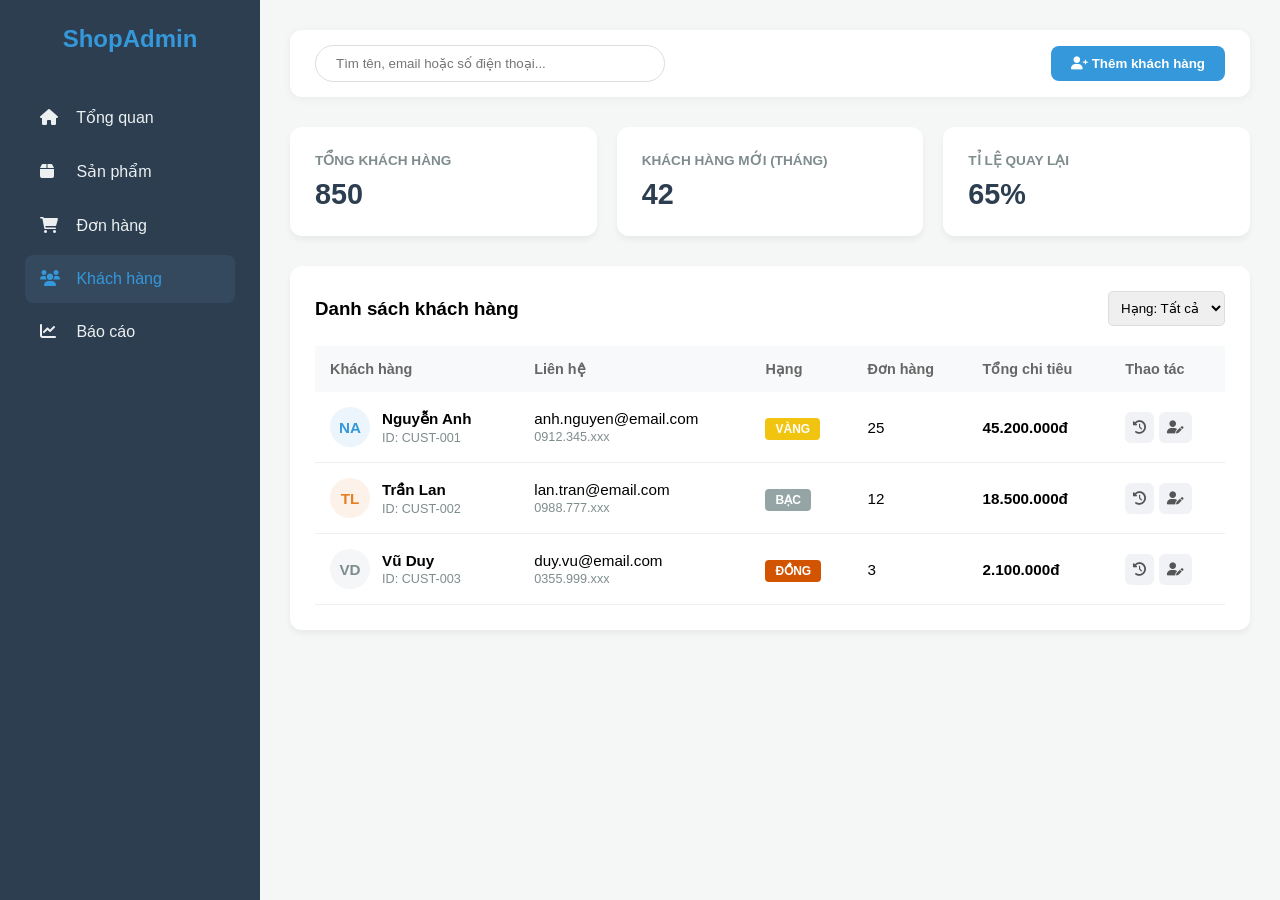
==== app/customers/index.html @ a20e47be "Project Js" ====
<!DOCTYPE html>
<html lang="vi">
<head>
    <meta charset="UTF-8">
    <meta name="viewport" content="width=device-width, initial-scale=1.0">
    <title>Quản Lý Khách Hàng | ShopAdmin</title>
    <link rel="stylesheet" href="https://cdnjs.cloudflare.com/ajax/libs/font-awesome/6.0.0/css/all.min.css">
    <style>
        :root {
            --primary-color: #3498db;
            --dark-color: #2c3e50;
            --bg-color: #f4f7f6;
            --gold: #f1c40f;
            --silver: #95a5a6;
            --bronze: #d35400;
        }

        * { margin: 0; padding: 0; box-sizing: border-box; font-family: 'Segoe UI', sans-serif; }
        body { background-color: var(--bg-color); }

        .container { display: flex; min-height: 100vh; }

        /* Sidebar */
        .sidebar { width: 260px; background: var(--dark-color); color: white; padding: 25px; position: sticky; top: 0; height: 100vh; }
        .sidebar h2 { margin-bottom: 40px; text-align: center; color: var(--primary-color); }
        .sidebar ul { list-style: none; }
        .sidebar ul li { padding: 15px; cursor: pointer; border-radius: 8px; margin-bottom: 5px; color: #ecf0f1; transition: 0.3s; }
        .sidebar ul li:hover, .sidebar ul li.active { background: #34495e; color: var(--primary-color); }
        .sidebar ul li i { margin-right: 12px; width: 20px; }

        /* Main Content */
        .main-content { flex: 1; padding: 30px; }

        header {
            display: flex; justify-content: space-between; align-items: center;
            background: white; padding: 15px 25px; border-radius: 12px; margin-bottom: 30px;
            box-shadow: 0 2px 10px rgba(0,0,0,0.05);
        }

        .search-bar input { padding: 10px 20px; width: 350px; border: 1px solid #ddd; border-radius: 25px; outline: none; }

        /* Stats Cards */
        .stats { display: grid; grid-template-columns: repeat(3, 1fr); gap: 20px; margin-bottom: 30px; }
        .card { background: white; padding: 25px; border-radius: 12px; box-shadow: 0 4px 6px rgba(0,0,0,0.05); }
        .card h3 { font-size: 0.85rem; color: #7f8c8d; text-transform: uppercase; margin-bottom: 10px; }
        .card p { font-size: 1.8rem; font-weight: bold; color: var(--dark-color); }

        /* Table Area */
        .table-container { background: white; padding: 25px; border-radius: 12px; box-shadow: 0 4px 6px rgba(0,0,0,0.05); }
        .table-header { display: flex; justify-content: space-between; align-items: center; margin-bottom: 20px; }
        table { width: 100%; border-collapse: collapse; }
        th { text-align: left; padding: 15px; background: #f8f9fa; color: #666; font-size: 0.9rem; }
        td { padding: 15px; border-bottom: 1px solid #eee; font-size: 0.95rem; }

        /* Customer Avatar & Info */
        .cust-info { display: flex; align-items: center; gap: 12px; }
        .avatar { width: 40px; height: 40px; border-radius: 50%; background: #eee; display: flex; align-items: center; justify-content: center; font-weight: bold; color: #7f8c8d; }

        /* Tier Badges */
        .tier { padding: 4px 10px; border-radius: 4px; font-size: 0.75rem; font-weight: bold; color: white; }
        .tier.gold { background: var(--gold); }
        .tier.silver { background: var(--silver); }
        .tier.bronze { background: var(--bronze); }

        /* Buttons */
        .btn-add { background: var(--primary-color); color: white; border: none; padding: 10px 20px; border-radius: 8px; cursor: pointer; font-weight: 600; }
        .btn-action { border: none; background: #f0f2f5; padding: 8px; border-radius: 6px; cursor: pointer; color: #555; }
        .btn-action:hover { background: #e0e0e0; }

        small { color: #7f8c8d; }
    </style>
</head>
<body>

<div class="container">
    <aside class="sidebar">
        <h2>ShopAdmin</h2>
        <ul>
            <li><i class="fas fa-home"></i> Tổng quan</li>
            <li><i class="fas fa-box"></i> Sản phẩm</li>
            <li><i class="fas fa-shopping-cart"></i> Đơn hàng</li>
            <li class="active"><i class="fas fa-users"></i> Khách hàng</li>
            <li><i class="fas fa-chart-line"></i> Báo cáo</li>
        </ul>
    </aside>

    <main class="main-content">
        <header>
            <div class="search-bar">
                <input type="text" placeholder="Tìm tên, email hoặc số điện thoại...">
            </div>
            <button class="btn-add"><i class="fas fa-user-plus"></i> Thêm khách hàng</button>
        </header>

        <section class="stats">
            <div class="card">
                <h3>Tổng khách hàng</h3>
                <p>850</p>
            </div>
            <div class="card">
                <h3>Khách hàng mới (Tháng)</h3>
                <p>42</p>
            </div>
            <div class="card">
                <h3>Tỉ lệ quay lại</h3>
                <p>65%</p>
            </div>
        </section>

        <section class="table-container">
            <div class="table-header">
                <h3>Danh sách khách hàng</h3>
                <select style="padding: 8px; border-radius: 5px; border: 1px solid #ddd;">
                    <option>Hạng: Tất cả</option>
                    <option>Hạng: Vàng</option>
                    <option>Hạng: Bạc</option>
                </select>
            </div>
            <table>
                <thead>
                <tr>
                    <th>Khách hàng</th>
                    <th>Liên hệ</th>
                    <th>Hạng</th>
                    <th>Đơn hàng</th>
                    <th>Tổng chi tiêu</th>
                    <th>Thao tác</th>
                </tr>
                </thead>
                <tbody>
                <tr>
                    <td>
                        <div class="cust-info">
                            <div class="avatar" style="background: #ebf5fb; color: #3498db;">NA</div>
                            <div>
                                <strong>Nguyễn Anh</strong><br>
                                <small>ID: CUST-001</small>
                            </div>
                        </div>
                    </td>
                    <td>anh.nguyen@email.com<br><small>0912.345.xxx</small></td>
                    <td><span class="tier gold">VÀNG</span></td>
                    <td>25</td>
                    <td><strong>45.200.000đ</strong></td>
                    <td>
                        <button class="btn-action" title="Lịch sử mua hàng"><i class="fas fa-history"></i></button>
                        <button class="btn-action" title="Sửa"><i class="fas fa-user-edit"></i></button>
                    </td>
                </tr>
                <tr>
                    <td>
                        <div class="cust-info">
                            <div class="avatar" style="background: #fdf2e9; color: #e67e22;">TL</div>
                            <div>
                                <strong>Trần Lan</strong><br>
                                <small>ID: CUST-002</small>
                            </div>
                        </div>
                    </td>
                    <td>lan.tran@email.com<br><small>0988.777.xxx</small></td>
                    <td><span class="tier silver">BẠC</span></td>
                    <td>12</td>
                    <td><strong>18.500.000đ</strong></td>
                    <td>
                        <button class="btn-action" title="Lịch sử mua hàng"><i class="fas fa-history"></i></button>
                        <button class="btn-action" title="Sửa"><i class="fas fa-user-edit"></i></button>
                    </td>
                </tr>
                <tr>
                    <td>
                        <div class="cust-info">
                            <div class="avatar" style="background: #f4f6f7; color: #7f8c8d;">VD</div>
                            <div>
                                <strong>Vũ Duy</strong><br>
                                <small>ID: CUST-003</small>
                            </div>
                        </div>
                    </td>
                    <td>duy.vu@email.com<br><small>0355.999.xxx</small></td>
                    <td><span class="tier bronze">ĐỒNG</span></td>
                    <td>3</td>
                    <td><strong>2.100.000đ</strong></td>
                    <td>
                        <button class="btn-action" title="Lịch sử mua hàng"><i class="fas fa-history"></i></button>
                        <button class="btn-action" title="Sửa"><i class="fas fa-user-edit"></i></button>
                    </td>
                </tr>
                </tbody>
            </table>
        </section>
    </main>
</div>

</body>
</html>
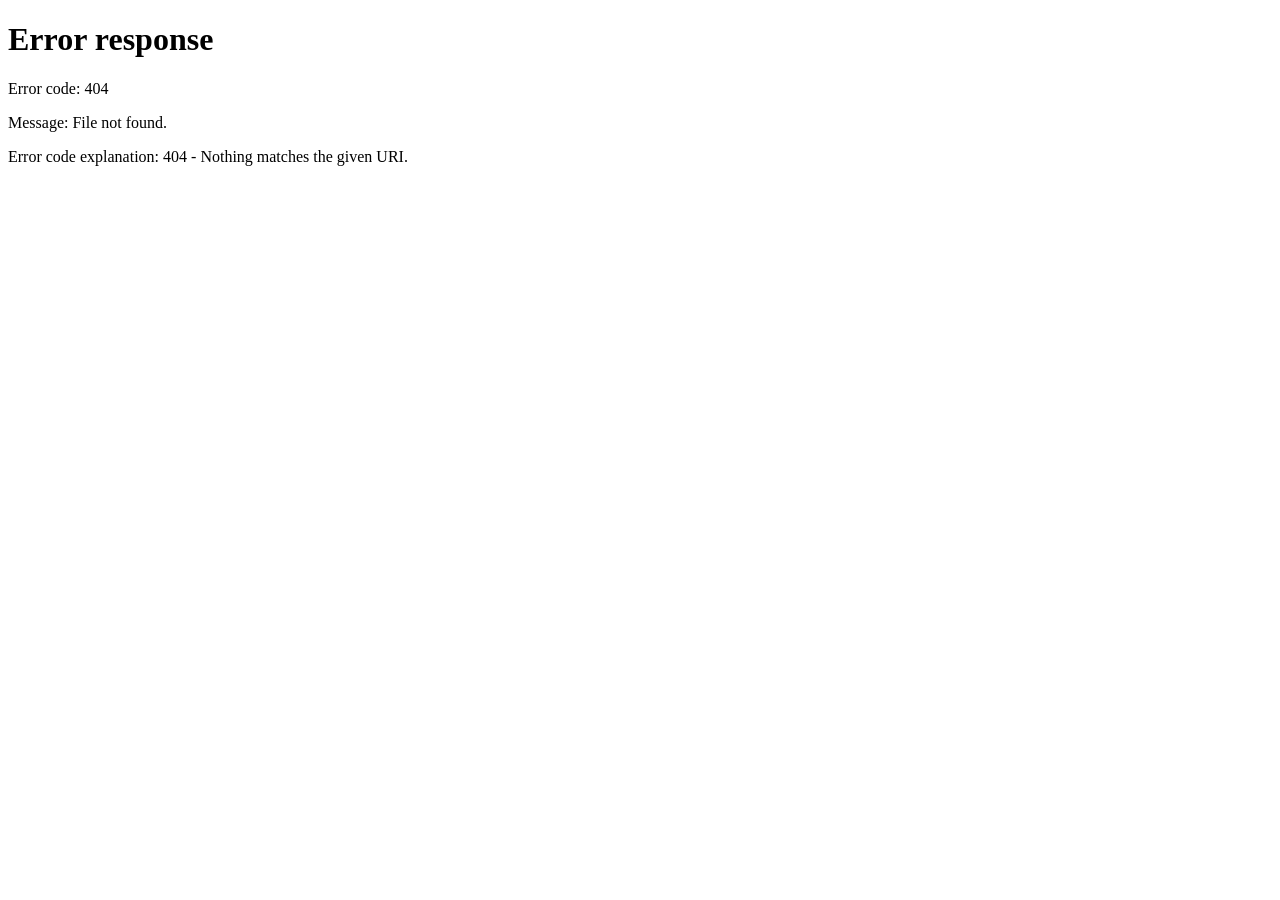
==== commit 7f649b3c: "add API integration and DOM for core modules - Add API and DOM logic for dashboard, orders, and cust" ====
--- a/app/customers/index.html
+++ b/app/customers/index.html
@@ -4,192 +4,87 @@
     <meta charset="UTF-8">
     <meta name="viewport" content="width=device-width, initial-scale=1.0">
     <title>Quản Lý Khách Hàng | ShopAdmin</title>
+    <link rel="stylesheet" href="../style.css">
     <link rel="stylesheet" href="https://cdnjs.cloudflare.com/ajax/libs/font-awesome/6.0.0/css/all.min.css">
     <style>
-        :root {
-            --primary-color: #3498db;
-            --dark-color: #2c3e50;
-            --bg-color: #f4f7f6;
-            --gold: #f1c40f;
-            --silver: #95a5a6;
-            --bronze: #d35400;
-        }
-
+        :root { --primary-color: #3498db; --dark-color: #2c3e50; --bg-color: #f4f7f6; --gold: #f1c40f; --silver: #95a5a6; --bronze: #d35400; }
         * { margin: 0; padding: 0; box-sizing: border-box; font-family: 'Segoe UI', sans-serif; }
         body { background-color: var(--bg-color); }
-
         .container { display: flex; min-height: 100vh; }
 
-        /* Sidebar */
-        .sidebar { width: 260px; background: var(--dark-color); color: white; padding: 25px; position: sticky; top: 0; height: 100vh; }
-        .sidebar h2 { margin-bottom: 40px; text-align: center; color: var(--primary-color); }
-        .sidebar ul { list-style: none; }
-        .sidebar ul li { padding: 15px; cursor: pointer; border-radius: 8px; margin-bottom: 5px; color: #ecf0f1; transition: 0.3s; }
-        .sidebar ul li:hover, .sidebar ul li.active { background: #34495e; color: var(--primary-color); }
-        .sidebar ul li i { margin-right: 12px; width: 20px; }
-
-        /* Main Content */
         .main-content { flex: 1; padding: 30px; }
-
-        header {
-            display: flex; justify-content: space-between; align-items: center;
-            background: white; padding: 15px 25px; border-radius: 12px; margin-bottom: 30px;
-            box-shadow: 0 2px 10px rgba(0,0,0,0.05);
-        }
-
+        header { display: flex; justify-content: space-between; align-items: center; background: white; padding: 15px 25px; border-radius: 12px; margin-bottom: 30px; box-shadow: 0 2px 10px rgba(0,0,0,0.05); }
         .search-bar input { padding: 10px 20px; width: 350px; border: 1px solid #ddd; border-radius: 25px; outline: none; }
 
-        /* Stats Cards */
-        .stats { display: grid; grid-template-columns: repeat(3, 1fr); gap: 20px; margin-bottom: 30px; }
+
         .card { background: white; padding: 25px; border-radius: 12px; box-shadow: 0 4px 6px rgba(0,0,0,0.05); }
         .card h3 { font-size: 0.85rem; color: #7f8c8d; text-transform: uppercase; margin-bottom: 10px; }
         .card p { font-size: 1.8rem; font-weight: bold; color: var(--dark-color); }
 
-        /* Table Area */
         .table-container { background: white; padding: 25px; border-radius: 12px; box-shadow: 0 4px 6px rgba(0,0,0,0.05); }
         .table-header { display: flex; justify-content: space-between; align-items: center; margin-bottom: 20px; }
         table { width: 100%; border-collapse: collapse; }
         th { text-align: left; padding: 15px; background: #f8f9fa; color: #666; font-size: 0.9rem; }
         td { padding: 15px; border-bottom: 1px solid #eee; font-size: 0.95rem; }
 
-        /* Customer Avatar & Info */
-        .cust-info { display: flex; align-items: center; gap: 12px; }
-        .avatar { width: 40px; height: 40px; border-radius: 50%; background: #eee; display: flex; align-items: center; justify-content: center; font-weight: bold; color: #7f8c8d; }
-
-        /* Tier Badges */
-        .tier { padding: 4px 10px; border-radius: 4px; font-size: 0.75rem; font-weight: bold; color: white; }
-        .tier.gold { background: var(--gold); }
-        .tier.silver { background: var(--silver); }
-        .tier.bronze { background: var(--bronze); }
-
-        /* Buttons */
         .btn-add { background: var(--primary-color); color: white; border: none; padding: 10px 20px; border-radius: 8px; cursor: pointer; font-weight: 600; }
-        .btn-action { border: none; background: #f0f2f5; padding: 8px; border-radius: 6px; cursor: pointer; color: #555; }
-        .btn-action:hover { background: #e0e0e0; }
-
         small { color: #7f8c8d; }
     </style>
 </head>
 <body>
 
 <div class="container">
-    <aside class="sidebar">
-        <h2>ShopAdmin</h2>
-        <ul>
-            <li><i class="fas fa-home"></i> Tổng quan</li>
-            <li><i class="fas fa-box"></i> Sản phẩm</li>
-            <li><i class="fas fa-shopping-cart"></i> Đơn hàng</li>
-            <li class="active"><i class="fas fa-users"></i> Khách hàng</li>
-            <li><i class="fas fa-chart-line"></i> Báo cáo</li>
-        </ul>
-    </aside>
+    <aside class="sidebar" id="sidebar-container"></aside>
 
     <main class="main-content">
         <header>
             <div class="search-bar">
-                <input type="text" placeholder="Tìm tên, email hoặc số điện thoại...">
+                <input type="text" id="searchCustomer" placeholder="Tìm tên, email hoặc số điện thoại...">
             </div>
             <button class="btn-add"><i class="fas fa-user-plus"></i> Thêm khách hàng</button>
         </header>
 
-        <section class="stats">
-            <div class="card">
-                <h3>Tổng khách hàng</h3>
-                <p>850</p>
-            </div>
-            <div class="card">
-                <h3>Khách hàng mới (Tháng)</h3>
-                <p>42</p>
-            </div>
-            <div class="card">
-                <h3>Tỉ lệ quay lại</h3>
-                <p>65%</p>
-            </div>
-        </section>
+        <section class="stats" id="summary-container"></section>
 
         <section class="table-container">
             <div class="table-header">
                 <h3>Danh sách khách hàng</h3>
-                <select style="padding: 8px; border-radius: 5px; border: 1px solid #ddd;">
-                    <option>Hạng: Tất cả</option>
-                    <option>Hạng: Vàng</option>
-                    <option>Hạng: Bạc</option>
+                <select id="rankFilter" style="padding: 8px; border-radius: 5px; border: 1px solid #ddd; outline: none; cursor: pointer;">
+                    <option value="ALL">Hạng: Tất cả</option>
+                    <option value="GOLD">Hạng: Vàng</option>
+                    <option value="SILVER">Hạng: Bạc</option>
+                    <option value="BRONZE">Hạng: Đồng</option>
                 </select>
             </div>
-            <table>
-                <thead>
-                <tr>
-                    <th>Khách hàng</th>
-                    <th>Liên hệ</th>
-                    <th>Hạng</th>
-                    <th>Đơn hàng</th>
-                    <th>Tổng chi tiêu</th>
-                    <th>Thao tác</th>
-                </tr>
-                </thead>
-                <tbody>
-                <tr>
-                    <td>
-                        <div class="cust-info">
-                            <div class="avatar" style="background: #ebf5fb; color: #3498db;">NA</div>
-                            <div>
-                                <strong>Nguyễn Anh</strong><br>
-                                <small>ID: CUST-001</small>
-                            </div>
-                        </div>
-                    </td>
-                    <td>anh.nguyen@email.com<br><small>0912.345.xxx</small></td>
-                    <td><span class="tier gold">VÀNG</span></td>
-                    <td>25</td>
-                    <td><strong>45.200.000đ</strong></td>
-                    <td>
-                        <button class="btn-action" title="Lịch sử mua hàng"><i class="fas fa-history"></i></button>
-                        <button class="btn-action" title="Sửa"><i class="fas fa-user-edit"></i></button>
-                    </td>
-                </tr>
-                <tr>
-                    <td>
-                        <div class="cust-info">
-                            <div class="avatar" style="background: #fdf2e9; color: #e67e22;">TL</div>
-                            <div>
-                                <strong>Trần Lan</strong><br>
-                                <small>ID: CUST-002</small>
-                            </div>
-                        </div>
-                    </td>
-                    <td>lan.tran@email.com<br><small>0988.777.xxx</small></td>
-                    <td><span class="tier silver">BẠC</span></td>
-                    <td>12</td>
-                    <td><strong>18.500.000đ</strong></td>
-                    <td>
-                        <button class="btn-action" title="Lịch sử mua hàng"><i class="fas fa-history"></i></button>
-                        <button class="btn-action" title="Sửa"><i class="fas fa-user-edit"></i></button>
-                    </td>
-                </tr>
-                <tr>
-                    <td>
-                        <div class="cust-info">
-                            <div class="avatar" style="background: #f4f6f7; color: #7f8c8d;">VD</div>
-                            <div>
-                                <strong>Vũ Duy</strong><br>
-                                <small>ID: CUST-003</small>
-                            </div>
-                        </div>
-                    </td>
-                    <td>duy.vu@email.com<br><small>0355.999.xxx</small></td>
-                    <td><span class="tier bronze">ĐỒNG</span></td>
-                    <td>3</td>
-                    <td><strong>2.100.000đ</strong></td>
-                    <td>
-                        <button class="btn-action" title="Lịch sử mua hàng"><i class="fas fa-history"></i></button>
-                        <button class="btn-action" title="Sửa"><i class="fas fa-user-edit"></i></button>
-                    </td>
-                </tr>
-                </tbody>
-            </table>
+
+            <div id="table-container"></div>
         </section>
     </main>
 </div>
 
+<div id="customerModal" style="display: none; position: fixed; top: 0; left: 0; width: 100%; height: 100%; background: rgba(0,0,0,0.5); z-index: 1000; align-items: center; justify-content: center; backdrop-filter: blur(2px);">
+    <div style="background: white; padding: 25px; border-radius: 12px; width: 350px; box-shadow: 0 10px 25px rgba(0,0,0,0.2); animation: fadeIn 0.3s ease;">
+        <h3 style="margin-bottom: 15px; color: #2c3e50; border-bottom: 1px solid #eee; padding-bottom: 10px;">
+            Cập nhật Hạng Khách hàng
+        </h3>
+
+        <input type="hidden" id="editCustId">
+
+        <label style="display: block; margin-bottom: 8px; font-size: 0.9rem; color: #666; font-weight: bold;">Chọn hạng mới:</label>
+        <select id="editCustRank" style="width: 100%; padding: 12px; margin-bottom: 25px; border: 1px solid #ddd; border-radius: 8px; outline: none; font-size: 1rem; cursor: pointer;">
+            <option value="BRONZE">Hạng Đồng</option>
+            <option value="SILVER">Hạng Bạc</option>
+            <option value="GOLD">Hạng Vàng</option>
+        </select>
+
+        <div style="display: flex; justify-content: flex-end; gap: 10px;">
+            <button onclick="closeCustomerModal()" style="padding: 10px 20px; border: none; background: #f0f2f5; border-radius: 8px; cursor: pointer; color: #555; font-weight: bold;">Hủy</button>
+            <button onclick="saveCustomerRank()" style="padding: 10px 20px; border: none; background: #3498db; color: white; border-radius: 8px; cursor: pointer; font-weight: bold;">Lưu</button>
+        </div>
+    </div>
+</div>
+
+<script type="module" src="../js/customer.js"></script>
+
 </body>
 </html>
--- a/app/style.css
+++ b/app/style.css
@@ -0,0 +1,156 @@
+:root {
+    --primary-color: #3498db;
+    --dark-color: #2c3e50;
+    --bg-color: #f4f7f6;
+    --success: #27ae60;
+    --danger: #e74c3c;
+    --warning: #f1c40f;
+}
+
+* { margin: 0; padding: 0; box-sizing: border-box; font-family: 'Segoe UI', sans-serif; }
+body { background-color: var(--bg-color); }
+
+
+.container { display: flex; min-height: 100vh; }
+
+.main-content { flex: 1; padding: 30px; }
+
+
+.sidebar {
+    width: 260px;
+    background: var(--dark-color);
+    color: white;
+    padding: 25px;
+    position: sticky;
+    top: 0;
+    height: 100vh;
+    transition: 0.3s;
+}
+
+.sidebar h2 {
+    margin-bottom: 30px;
+    text-align: center;
+    color: var(--primary-color);
+    letter-spacing: 1px;
+}
+
+.sidebar ul { list-style: none; }
+
+.sidebar ul li {
+    padding: 0;
+    margin-bottom: 5px;
+    background: transparent;
+}
+
+.sidebar ul li a {
+    color: #ecf0f1;
+    text-decoration: none;
+    display: flex;
+    align-items: center;
+    gap: 15px;
+    width: 100%;
+    padding: 12px 15px;
+    cursor: pointer;
+    border-radius: 8px;
+    transition: background 0.2s, color 0.2s;
+}
+
+.sidebar ul li:hover a,
+.sidebar ul li.active a {
+    background: #34495e;
+    color: var(--primary-color);
+}
+
+
+header {
+    display: flex;
+    justify-content: space-between;
+    align-items: center;
+    background: white;
+    padding: 15px 25px;
+    border-radius: 12px;
+    margin-bottom: 30px;
+    box-shadow: 0 2px 10px rgba(0,0,0,0.05);
+}
+
+.search-bar input {
+    padding: 10px 20px;
+    width: 350px;
+    border: 1px solid #ddd;
+    border-radius: 25px;
+    outline: none;
+}
+
+
+.stats {
+    display: grid;
+    grid-template-columns: repeat(auto-fit, minmax(200px, 1fr));
+    gap: 20px;
+    margin-bottom: 30px;
+}
+
+.card {
+    background: white;
+    padding: 25px;
+    border-radius: 12px;
+    box-shadow: 0 4px 6px rgba(0,0,0,0.05);
+    text-align: left;
+    border-left: 5px solid var(--primary-color);
+}
+
+.card h3 { font-size: 0.9rem; color: #7f8c8d; text-transform: uppercase; margin-bottom: 10px; }
+.card p { font-size: 1.8rem; font-weight: bold; color: var(--dark-color); }
+
+
+.table-container {
+    background: white;
+    padding: 25px;
+    border-radius: 12px;
+    box-shadow: 0 4px 6px rgba(0,0,0,0.05);
+}
+
+.table-header {
+    display: flex;
+    justify-content: space-between;
+    align-items: center;
+    margin-bottom: 20px;
+}
+
+table { width: 100%; border-collapse: collapse; }
+th { text-align: left; padding: 15px; background: #f8f9fa; color: #666; font-size: 0.9rem; }
+td { padding: 15px; border-bottom: 1px solid #eee; vertical-align: middle; }
+
+.img-thumb { width: 45px; height: 45px; border-radius: 8px; object-fit: cover; }
+.stock-low { color: var(--danger); font-weight: bold; }
+
+
+.btn-add {
+    background: var(--success);
+    color: white;
+    border: none;
+    padding: 10px 20px;
+    border-radius: 8px;
+    cursor: pointer;
+    font-weight: 600;
+}
+
+.btn-icon { border: none; padding: 8px; border-radius: 5px; cursor: pointer; margin-right: 5px; transition: 0.2s; }
+.btn-icon.edit { background: #ebf5fb; color: var(--primary-color); }
+.btn-icon.delete { background: #fdedec; color: var(--danger); }
+.btn-icon:hover { opacity: 0.7; }
+
+
+.modal {
+    display: none;
+    position: fixed;
+    top: 0; left: 0;
+    width: 100%; height: 100%;
+    background: rgba(0,0,0,0.5);
+    justify-content: center;
+    align-items: center;
+}
+
+.modal-content { background: white; padding: 30px; border-radius: 12px; width: 400px; }
+.modal-content input { width: 100%; padding: 10px; margin: 10px 0; border: 1px solid #ddd; border-radius: 5px; }
+.modal-buttons { display: flex; justify-content: flex-end; gap: 10px; margin-top: 20px; }
+.btn-cancel { background: #bdc3c7; border: none; padding: 10px; border-radius: 5px; cursor: pointer; }
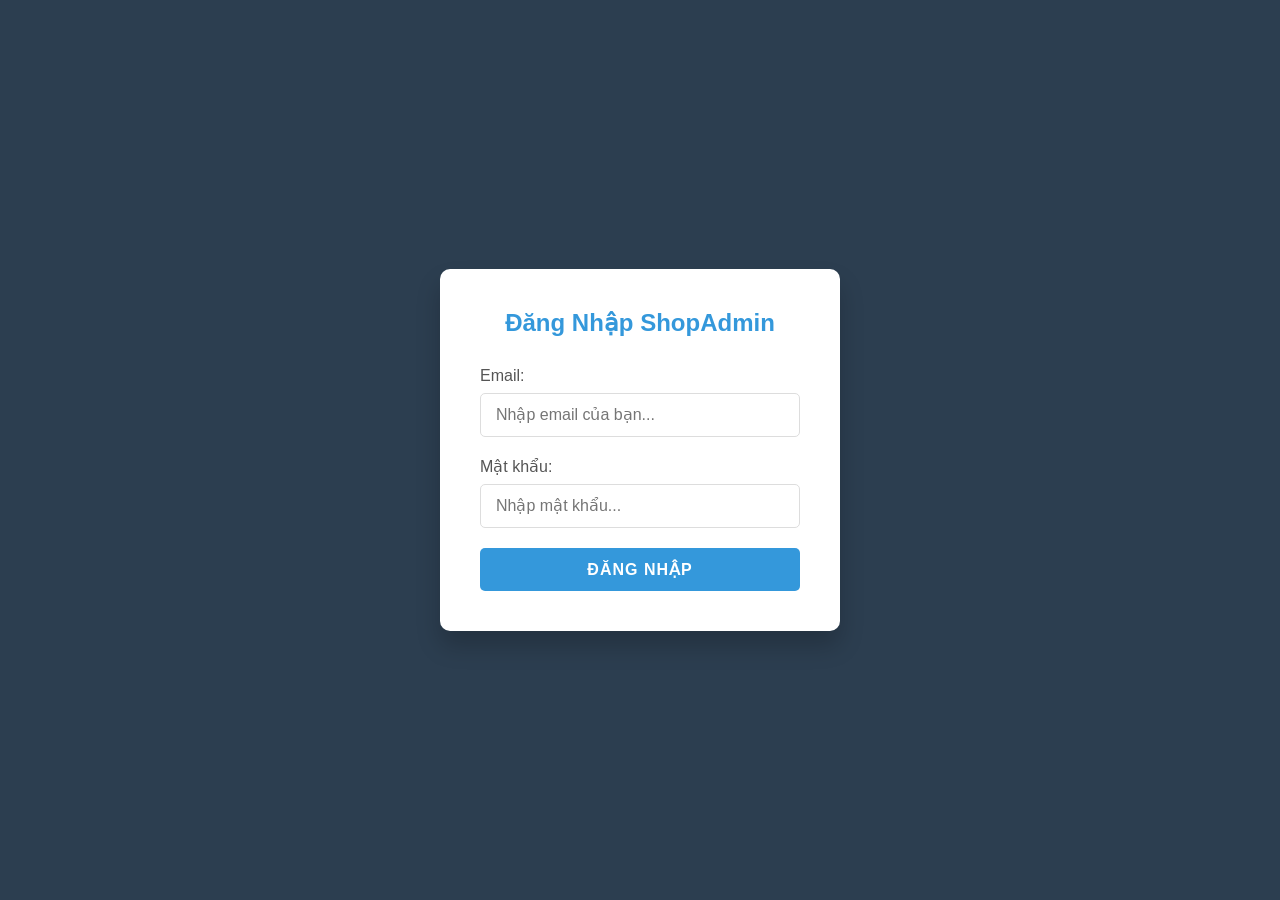
==== commit a49031f2: "add new customer modal" ====
--- a/app/customers/index.html
+++ b/app/customers/index.html
@@ -41,7 +41,7 @@
             <div class="search-bar">
                 <input type="text" id="searchCustomer" placeholder="Tìm tên, email hoặc số điện thoại...">
             </div>
-            <button class="btn-add"><i class="fas fa-user-plus"></i> Thêm khách hàng</button>
+            <button class="btn-add" onclick="openAddCustomerModal()"><i class="fas fa-user-plus"></i> Thêm khách hàng</button>
         </header>
 
         <section class="stats" id="summary-container"></section>
@@ -84,6 +84,28 @@
     </div>
 </div>
 
+<div id="addCustomerModal" style="display: none; position: fixed; top: 0; left: 0; width: 100%; height: 100%; background: rgba(0,0,0,0.5); z-index: 1000; align-items: center; justify-content: center; backdrop-filter: blur(2px);">
+    <div style="background: white; padding: 25px; border-radius: 12px; width: 400px; box-shadow: 0 10px 25px rgba(0,0,0,0.2); animation: fadeIn 0.3s ease;">
+        <h3 style="margin-bottom: 20px; color: #2c3e50; border-bottom: 1px solid #eee; padding-bottom: 10px;">
+            Thêm Khách Hàng Mới
+        </h3>
+
+        <label style="display: block; margin-bottom: 5px; font-size: 0.9rem; color: #666; font-weight: bold;">Tên khách hàng (*):</label>
+        <input type="text" id="addCustName" placeholder="Ví dụ: Nguyễn Văn A" style="width: 100%; padding: 10px; margin-bottom: 15px; border: 1px solid #ddd; border-radius: 8px; outline: none;">
+
+        <label style="display: block; margin-bottom: 5px; font-size: 0.9rem; color: #666; font-weight: bold;">Email (*):</label>
+        <input type="email" id="addCustEmail" placeholder="Ví dụ: email@test.com" style="width: 100%; padding: 10px; margin-bottom: 15px; border: 1px solid #ddd; border-radius: 8px; outline: none;">
+
+        <label style="display: block; margin-bottom: 5px; font-size: 0.9rem; color: #666; font-weight: bold;">Số điện thoại:</label>
+        <input type="text" id="addCustPhone" placeholder="Ví dụ: 0912345678" style="width: 100%; padding: 10px; margin-bottom: 25px; border: 1px solid #ddd; border-radius: 8px; outline: none;">
+
+        <div style="display: flex; justify-content: flex-end; gap: 10px;">
+            <button onclick="closeAddCustomerModal()" style="padding: 10px 20px; border: none; background: #f0f2f5; border-radius: 8px; cursor: pointer; color: #555; font-weight: bold;">Hủy</button>
+            <button onclick="saveNewCustomer()" style="padding: 10px 20px; border: none; background: #3498db; color: white; border-radius: 8px; cursor: pointer; font-weight: bold;">Lưu Khách Hàng</button>
+        </div>
+    </div>
+</div>
+
 <script type="module" src="../js/customer.js"></script>
 
 </body>
